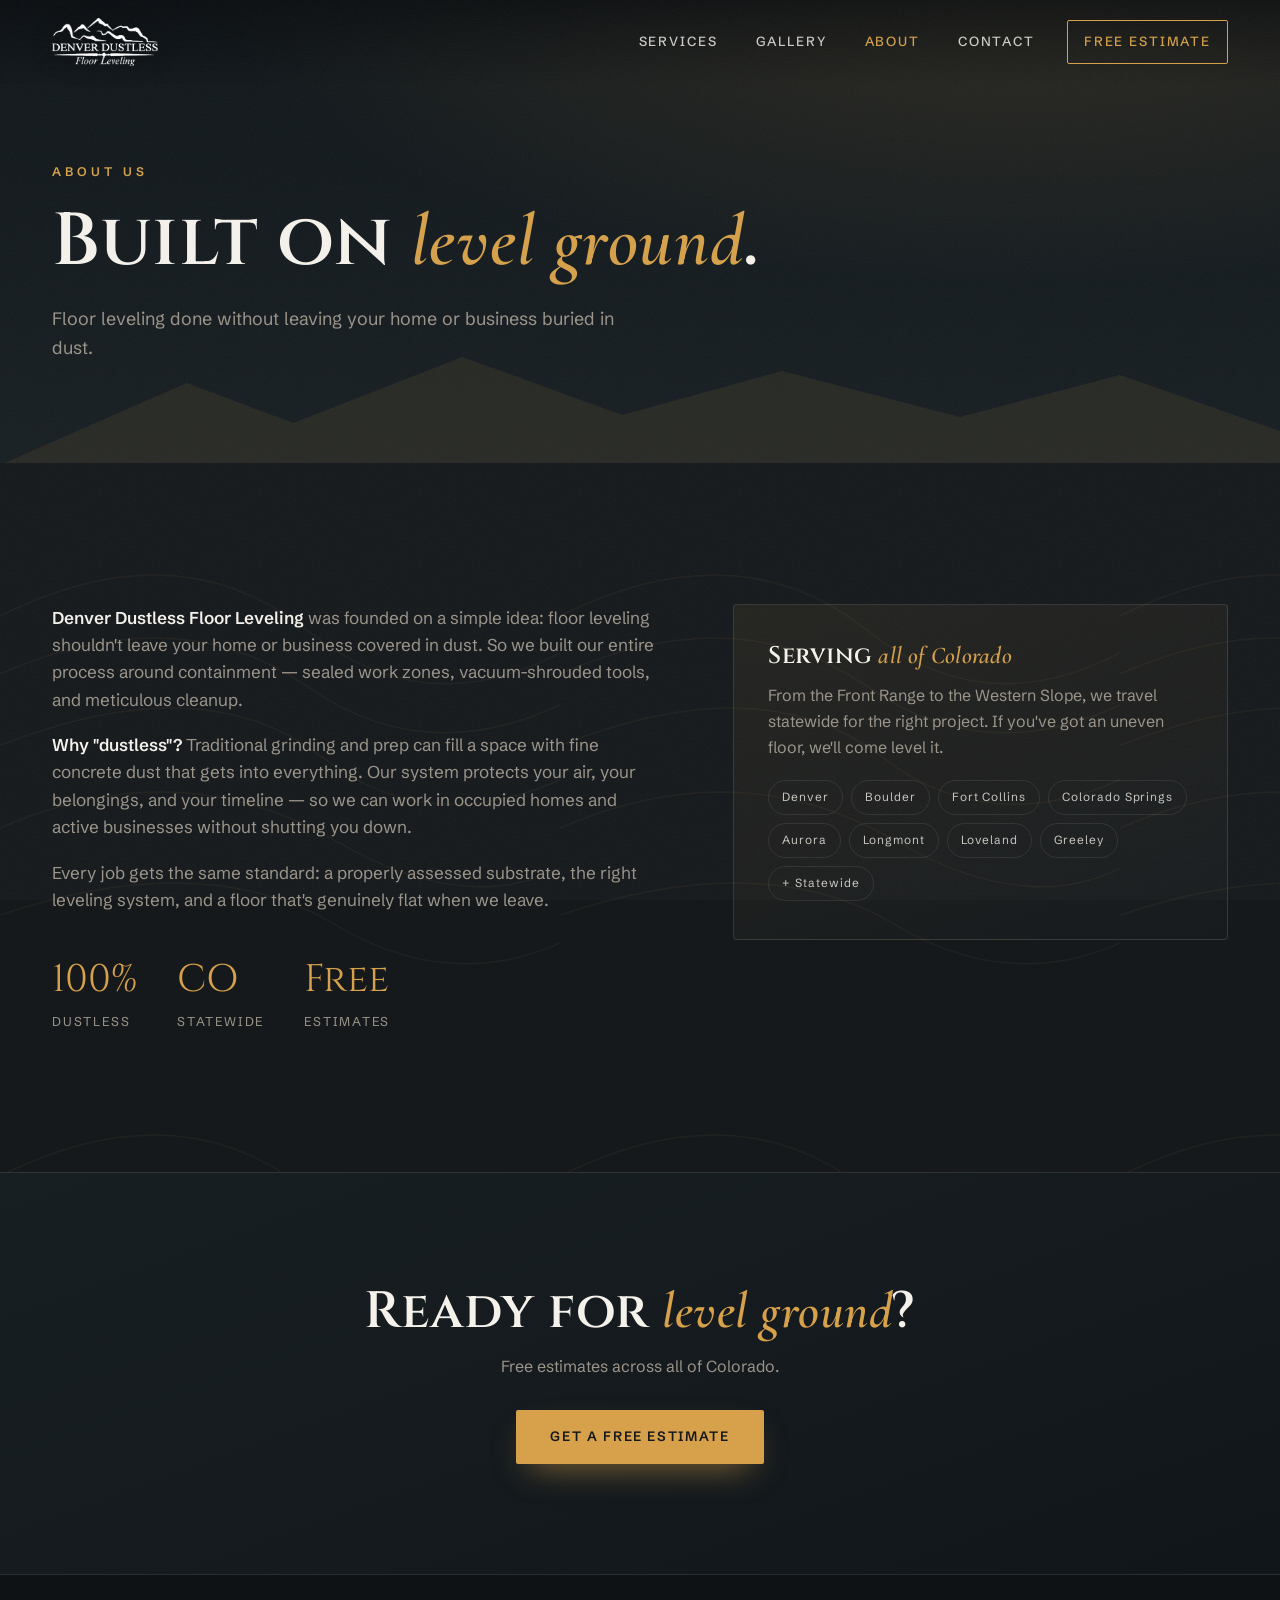
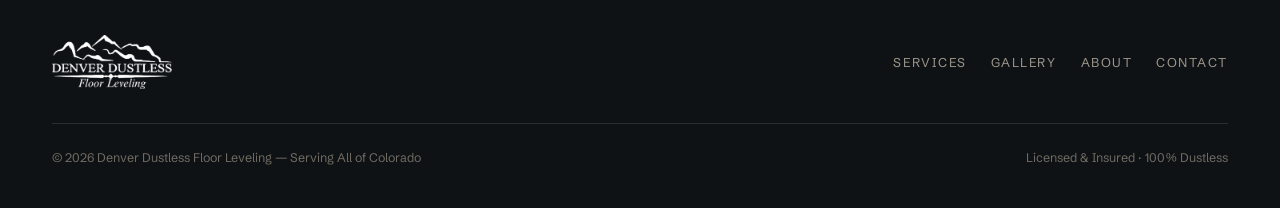
==== about.html @ 62739dd9 "Add files via upload" ====
<!DOCTYPE html>
<html lang="en"><head><meta charset="UTF-8"><meta name="viewport" content="width=device-width, initial-scale=1.0">
<title>About — Denver Dustless Floor Leveling</title><link rel="preconnect" href="https://fonts.googleapis.com"><link rel="preconnect" href="https://fonts.gstatic.com" crossorigin><link href="https://fonts.googleapis.com/css2?family=Cinzel:wght@500;600;700&family=Cormorant+Garamond:ital,wght@0,500;1,500;1,600&family=Schibsted+Grotesk:wght@400;500;600;700&display=swap" rel="stylesheet">
<style>
:root{
  --slate:#15191c;--slate-2:#1d2327;--charcoal:#2a2f33;--snow:#f5f2ec;
  --concrete:#9b958a;--concrete-dim:#6f6b62;--gold:#d6a14a;--gold-deep:#b9863a;
  --pine:#3f4f3e;--line:rgba(245,242,236,.12);--maxw:1180px;
  --serif:'Cinzel',serif;--accent:'Cormorant Garamond',serif;
  --sans:'Schibsted Grotesk',-apple-system,sans-serif;
}
*{margin:0;padding:0;box-sizing:border-box}
html{scroll-behavior:smooth}
body{font-family:var(--sans);background:var(--slate);color:var(--snow);line-height:1.6;overflow-x:hidden;-webkit-font-smoothing:antialiased}
::selection{background:var(--gold);color:var(--slate)}
a{color:inherit;text-decoration:none}
img{max-width:100%;display:block}
h1,h2,h3{font-family:var(--serif);font-weight:600;line-height:1.12;letter-spacing:.01em}
body::after{content:"";position:fixed;inset:0;z-index:9999;pointer-events:none;opacity:.05;
  background-image:url("data:image/svg+xml,%3Csvg xmlns='http://www.w3.org/2000/svg' width='160' height='160'%3E%3Cfilter id='n'%3E%3CfeTurbulence type='fractalNoise' baseFrequency='0.85' numOctaves='3'/%3E%3C/filter%3E%3Crect width='100%25' height='100%25' filter='url(%23n)'/%3E%3C/svg%3E")}

/* NAV */
nav{position:fixed;top:0;left:0;width:100%;z-index:200;display:flex;align-items:center;justify-content:space-between;
  padding:18px clamp(20px,5vw,52px);transition:background .4s,padding .4s,box-shadow .4s;
  background:linear-gradient(180deg,rgba(8,11,14,.7),rgba(8,11,14,0))}
nav.solid{background:rgba(17,21,24,.93);backdrop-filter:blur(12px);padding:12px clamp(20px,5vw,52px);box-shadow:0 1px 0 var(--line),0 18px 40px -28px rgba(0,0,0,.8)}
.nav-logo img{height:48px;width:auto;transition:height .4s;filter:drop-shadow(0 2px 10px rgba(0,0,0,.55))}
nav.solid .nav-logo img{height:38px}
.nav-links{display:flex;align-items:center;gap:6px}
.nav-links a{font-size:.83rem;letter-spacing:.14em;text-transform:uppercase;font-weight:500;padding:10px 16px;border-radius:2px;color:var(--snow);opacity:.82;transition:opacity .25s,color .25s}
.nav-links a:hover{opacity:1;color:var(--gold)}
.nav-links a.active{color:var(--gold);opacity:1}
.nav-cta{margin-left:10px;border:1px solid var(--gold);color:var(--gold)!important;opacity:1!important;transition:background .3s,color .3s!important}
.nav-cta:hover{background:var(--gold);color:var(--slate)!important}
.nav-toggle{display:none;background:none;border:0;cursor:pointer;flex-direction:column;gap:5px}
.nav-toggle span{width:26px;height:2px;background:var(--snow);transition:.3s}

/* buttons */
.btn{display:inline-block;cursor:pointer;font-family:var(--sans);font-weight:600;letter-spacing:.12em;text-transform:uppercase;font-size:.85rem;
  padding:16px 34px;border:0;border-radius:2px;background:var(--gold);color:var(--slate);transition:transform .25s,background .25s,box-shadow .25s;
  box-shadow:0 14px 34px -14px rgba(214,161,74,.7)}
.btn:hover{transform:translateY(-3px);background:#e6b15c}
.btn.ghost{background:transparent;border:1px solid var(--snow);color:var(--snow);box-shadow:none}
.btn.ghost:hover{background:var(--snow);color:var(--slate)}

/* JOURNEY 3D */
#journey{position:relative;height:660vh}
.sticky-stage{position:sticky;top:0;height:100vh;overflow:hidden}
#scene{position:absolute;inset:0;width:100%;height:100%;display:block}
.stage-vignette{position:absolute;inset:0;pointer-events:none;z-index:5;background:radial-gradient(125% 95% at 50% 40%,transparent 45%,rgba(8,11,14,.4) 100%)}
.overlay{position:absolute;inset:0;z-index:10;display:flex;align-items:center;padding:0 clamp(20px,7vw,90px);pointer-events:none}
.overlay .inner{max-width:720px;opacity:0;transform:translateY(34px)}
.overlay.center{justify-content:center;text-align:center}
.overlay.center .inner{margin:0 auto}
/* black, high-legibility journey text */
.overlay .inner{color:#111417}
.overlay h1,.overlay h2{color:#111417;text-shadow:0 1px 2px rgba(245,242,236,.6),0 2px 26px rgba(245,242,236,.7)}
.overlay .sub,.overlay .lede p,.overlay .trust-item p{color:#1b1f22;text-shadow:0 1px 14px rgba(245,242,236,.85)}
.eyebrow{font-family:var(--sans);font-size:.78rem;letter-spacing:.34em;text-transform:uppercase;color:#7a5212;margin-bottom:22px;font-weight:700;text-shadow:0 1px 12px rgba(245,242,236,.8)}
.hero-logo{width:min(420px,68vw);margin:0 auto 30px;filter:drop-shadow(0 6px 22px rgba(245,242,236,.55))}
.hero h1{font-size:clamp(2.6rem,6vw,5rem)}
.hero h1 em{font-family:var(--accent);font-style:italic;font-weight:600;color:#8a5e1a;text-transform:none;letter-spacing:0;text-shadow:0 1px 14px rgba(245,242,236,.8)}
.hero .sub{font-size:clamp(1.05rem,2vw,1.3rem);margin-top:22px;max-width:40ch;margin-left:auto;margin-right:auto}
.overlay .btn{margin-top:32px;pointer-events:auto}
.overlay .btn.ghost{border-color:#16181b;color:#111417}
.overlay .btn.ghost:hover{background:#16181b;color:var(--snow)}
.trust-grid{display:flex;gap:clamp(20px,5vw,64px);flex-wrap:wrap;justify-content:center}
.trust-item{max-width:230px;text-align:center}
.trust-item .ic{width:72px;height:72px;margin:0 auto 18px;border-radius:50%;display:flex;align-items:center;justify-content:center;border:1.5px solid #8a5e1a;background:rgba(245,242,236,.55)}
.trust-item .ic svg{width:34px;height:34px;stroke:#7a5212;fill:none;stroke-width:1.7}
.trust-item h3{font-size:1.15rem;letter-spacing:.04em;margin-bottom:8px;color:#111417;text-shadow:0 1px 12px rgba(245,242,236,.85)}
.lede h2{font-size:clamp(2rem,4.4vw,3.4rem)}
.lede p{font-size:1.1rem;margin-top:18px;max-width:48ch}
.overlay.center .lede p{margin-left:auto;margin-right:auto}
.teaser-strip{display:flex;gap:14px;margin-top:28px;justify-content:center;flex-wrap:wrap}
.teaser-strip .ph{width:140px;height:96px;border-radius:3px;border:1px solid rgba(20,23,26,.35);background:linear-gradient(135deg,rgba(245,242,236,.7),rgba(245,242,236,.4));
  display:flex;align-items:center;justify-content:center;font-size:.62rem;letter-spacing:.18em;text-transform:uppercase;color:#3a3a36;box-shadow:0 18px 30px -20px rgba(0,0,0,.5)}
.scroll-hint{position:absolute;bottom:34px;left:50%;transform:translateX(-50%);z-index:11;font-size:.7rem;letter-spacing:.3em;text-transform:uppercase;color:#16181b;
  display:flex;flex-direction:column;align-items:center;gap:10px;transition:opacity .4s;text-shadow:0 1px 10px rgba(245,242,236,.8)}
.scroll-hint .mouse{width:22px;height:36px;border:1.5px solid #16181b;border-radius:12px;position:relative}
.scroll-hint .mouse::after{content:"";position:absolute;top:7px;left:50%;width:3px;height:7px;background:#16181b;border-radius:2px;transform:translateX(-50%);animation:wheel 1.6s infinite}
@keyframes wheel{0%{opacity:1;top:7px}70%{opacity:0;top:18px}100%{opacity:0}}

/* SECTIONS */
.section{position:relative;padding:clamp(80px,11vw,150px) clamp(20px,5vw,52px)}
.wrap{max-width:var(--maxw);margin:0 auto}
.section.alt{background:var(--slate-2)}
.topo::before{content:"";position:absolute;inset:0;opacity:.06;pointer-events:none;background-size:560px;
  background-image:url("data:image/svg+xml,%3Csvg xmlns='http://www.w3.org/2000/svg' width='400' height='400' viewBox='0 0 400 400'%3E%3Cg fill='none' stroke='%23d6a14a' stroke-width='1'%3E%3Cpath d='M-20 120 Q120 40 220 120 T440 110'/%3E%3Cpath d='M-20 160 Q120 90 220 160 T440 150'/%3E%3Cpath d='M-20 210 Q140 140 230 210 T440 205'/%3E%3Cpath d='M-20 270 Q120 200 240 270 T440 260'/%3E%3Cpath d='M-20 330 Q140 270 240 330 T440 320'/%3E%3C/g%3E%3C/svg%3E")}
.section-head{max-width:660px;margin-bottom:clamp(40px,6vw,72px)}
.section-head.center{margin-left:auto;margin-right:auto;text-align:center}
.kicker{font-size:.78rem;letter-spacing:.32em;text-transform:uppercase;color:var(--gold);font-weight:600;display:block;margin-bottom:18px}
.section-head h2{font-size:clamp(2.1rem,4.6vw,3.5rem)}
.section-head h2 em,.page-hero h1 em{font-family:var(--accent);font-style:italic;color:var(--gold);text-transform:none}
.section-head p{margin-top:20px;color:var(--concrete);font-size:1.08rem}

/* page hero (subpages) */
.page-hero{position:relative;padding:clamp(150px,18vh,210px) clamp(20px,5vw,52px) clamp(60px,8vw,100px);overflow:hidden;
  background:radial-gradient(120% 130% at 80% -10%,rgba(214,161,74,.16),transparent 55%),linear-gradient(180deg,#10161a,#181f23)}
.page-hero .wrap{max-width:var(--maxw);margin:0 auto}
.page-hero h1{font-size:clamp(2.6rem,6vw,4.6rem);max-width:18ch}
.page-hero p{margin-top:22px;color:var(--concrete);font-size:1.12rem;max-width:54ch}
.page-hero .mtn{position:absolute;bottom:-2px;left:0;width:100%;height:120px;opacity:.5}

/* services */
.svc-feature{display:grid;grid-template-columns:1.05fr .95fr;gap:clamp(32px,5vw,72px);align-items:center}
.svc-copy h3{font-size:clamp(1.7rem,3vw,2.4rem);margin-bottom:18px}
.svc-copy p{color:var(--concrete);margin-bottom:16px;font-size:1.05rem}
.svc-visual{aspect-ratio:4/5;border-radius:4px;border:1px solid var(--line);background:linear-gradient(150deg,#2f3730,#1b2023);display:flex;align-items:center;justify-content:center;color:var(--concrete-dim);font-size:.7rem;letter-spacing:.2em;text-transform:uppercase;position:relative;overflow:hidden}
.svc-visual::before{content:"";position:absolute;inset:0;background:radial-gradient(80% 60% at 70% 20%,rgba(214,161,74,.14),transparent)}
.process{display:grid;grid-template-columns:repeat(4,1fr);gap:24px;margin-top:clamp(56px,7vw,88px)}
.step{padding:28px 24px;border:1px solid var(--line);border-radius:4px;background:rgba(255,255,255,.015);transition:transform .3s,border-color .3s}
.step:hover{transform:translateY(-5px);border-color:rgba(214,161,74,.4)}
.step .num{font-family:var(--serif);font-size:1.4rem;color:var(--gold);margin-bottom:14px}
.step h4{font-size:1.05rem;letter-spacing:.04em;margin-bottom:10px;font-family:var(--sans);font-weight:600}
.step p{font-size:.9rem;color:var(--concrete)}

/* gallery */
.gallery-grid{display:grid;grid-template-columns:repeat(3,1fr);gap:18px}
.ba{position:relative;border-radius:4px;overflow:hidden;border:1px solid var(--line)}
.ba-pair{display:grid;grid-template-columns:1fr 1fr}
.ba-pair .cell{aspect-ratio:1/1;display:flex;align-items:center;justify-content:center;font-size:.62rem;letter-spacing:.2em;text-transform:uppercase;color:var(--concrete);position:relative}
.ba-pair .before{background:linear-gradient(135deg,#3a302a,#241d19)}
.ba-pair .after{background:linear-gradient(135deg,#2c3730,#1a221d)}
.ba-pair .cell span{position:absolute;top:10px;left:10px;font-weight:600;color:var(--snow);opacity:.85}
.ba-cap{padding:14px 16px;font-size:.85rem;color:var(--concrete);background:rgba(0,0,0,.2);border-top:1px solid var(--line)}
.gallery-note{margin-top:32px;font-size:.85rem;color:var(--concrete-dim);text-align:center}

/* about */
.about-grid{display:grid;grid-template-columns:1.1fr .9fr;gap:clamp(40px,6vw,80px);align-items:start}
.about-copy p{color:var(--concrete);margin-bottom:18px;font-size:1.07rem}
.about-copy p strong{color:var(--snow);font-weight:600}
.stat-row{display:flex;gap:40px;margin-top:36px;flex-wrap:wrap}
.stat .n{font-family:var(--serif);font-size:2.4rem;color:var(--gold)}
.stat .l{font-size:.8rem;letter-spacing:.14em;text-transform:uppercase;color:var(--concrete)}
.area-card{border:1px solid var(--line);border-radius:4px;padding:38px 34px;background:linear-gradient(160deg,rgba(214,161,74,.08),rgba(255,255,255,.01))}
.area-card h3{font-size:1.5rem;margin-bottom:14px}
.area-card h3 em{font-family:var(--accent);font-style:italic;color:var(--gold)}
.area-card p{color:var(--concrete);font-size:1rem;margin-bottom:20px}
.area-card .chips{display:flex;flex-wrap:wrap;gap:8px}
.chip{font-size:.74rem;letter-spacing:.08em;padding:7px 13px;border:1px solid var(--line);border-radius:40px;color:var(--snow);opacity:.8}

/* contact */
.contact-grid{display:grid;grid-template-columns:.9fr 1.1fr;gap:clamp(40px,6vw,80px)}
.contact-info h3{font-size:1.9rem;margin-bottom:20px}
.contact-info h3 em{font-family:var(--accent);font-style:italic;color:var(--gold)}
.contact-info p{color:var(--concrete);margin-bottom:28px}
.contact-line{display:flex;align-items:center;gap:16px;margin-bottom:20px}
.contact-line .ic{width:44px;height:44px;border-radius:50%;border:1px solid var(--gold);display:flex;align-items:center;justify-content:center;flex-shrink:0}
.contact-line .ic svg{width:20px;height:20px;stroke:var(--gold);fill:none;stroke-width:1.6}
.contact-line .lbl{font-size:.72rem;letter-spacing:.18em;text-transform:uppercase;color:var(--concrete);display:block}
.contact-line .val{font-size:1.05rem;color:var(--snow)}
form{display:grid;gap:18px}
.field{display:grid;gap:8px}
.field label{font-size:.74rem;letter-spacing:.14em;text-transform:uppercase;color:var(--concrete)}
.field input,.field textarea{font-family:var(--sans);font-size:1rem;color:var(--snow);background:rgba(255,255,255,.03);border:1px solid var(--line);border-radius:3px;padding:14px 16px;transition:border-color .25s,background .25s}
.field input:focus,.field textarea:focus{outline:none;border-color:var(--gold);background:rgba(214,161,74,.05)}
.field textarea{resize:vertical;min-height:130px}
.field-row{display:grid;grid-template-columns:1fr 1fr;gap:18px}
form .btn{margin-top:6px;border:0;width:fit-content}

/* CTA strip */
.cta-strip{background:linear-gradient(160deg,#181f23,#11161a);border-top:1px solid var(--line);text-align:center;padding:clamp(70px,9vw,110px) 24px}
.cta-strip h2{font-size:clamp(2rem,4.6vw,3.2rem);margin-bottom:14px}
.cta-strip h2 em{font-family:var(--accent);font-style:italic;color:var(--gold)}
.cta-strip p{color:var(--concrete);margin-bottom:30px}

/* footer */
footer{background:#0e1215;padding:60px clamp(20px,5vw,52px) 40px;border-top:1px solid var(--line)}
.foot-grid{max-width:var(--maxw);margin:0 auto;display:flex;justify-content:space-between;align-items:center;gap:30px;flex-wrap:wrap}
.foot-grid img{height:54px}
.foot-links{display:flex;gap:24px;flex-wrap:wrap}
.foot-links a{font-size:.8rem;letter-spacing:.12em;text-transform:uppercase;color:var(--concrete);transition:color .25s}
.foot-links a:hover{color:var(--gold)}
.foot-bottom{max-width:var(--maxw);margin:34px auto 0;padding-top:24px;border-top:1px solid var(--line);font-size:.78rem;color:var(--concrete-dim);display:flex;justify-content:space-between;flex-wrap:wrap;gap:12px}

.reveal{opacity:0;transform:translateY(40px);transition:opacity .9s cubic-bezier(.2,.7,.2,1),transform .9s cubic-bezier(.2,.7,.2,1)}
.reveal.in{opacity:1;transform:none}

@media(max-width:900px){
  .nav-links{position:fixed;top:0;right:0;height:100vh;width:min(78vw,320px);flex-direction:column;justify-content:center;align-items:flex-start;gap:8px;background:rgba(15,18,21,.97);backdrop-filter:blur(14px);padding:40px;transform:translateX(100%);transition:transform .4s}
  .nav-links.open{transform:none}
  .nav-links a{font-size:1rem;padding:14px 0}
  .nav-cta{margin-left:0;margin-top:10px}
  .nav-toggle{display:flex;z-index:210}
  .nav-toggle.open span:nth-child(1){transform:translateY(7px) rotate(45deg)}
  .nav-toggle.open span:nth-child(2){opacity:0}
  .nav-toggle.open span:nth-child(3){transform:translateY(-7px) rotate(-45deg)}
  .svc-feature,.about-grid,.contact-grid{grid-template-columns:1fr}
  .process{grid-template-columns:1fr 1fr}
  .gallery-grid{grid-template-columns:1fr 1fr}
  .field-row{grid-template-columns:1fr}
  #journey{height:600vh}
}
@media(max-width:560px){.process,.gallery-grid{grid-template-columns:1fr}.overlay{padding:0 22px}}
@media(prefers-reduced-motion:reduce){html{scroll-behavior:auto}.scroll-hint .mouse::after{animation:none}}
</style></head><body>
<nav id="nav">
  <a class="nav-logo" href="index.html" aria-label="Denver Dustless Floor Leveling home"><img src="logo-white.png" alt="Denver Dustless Floor Leveling"></a>
  <button class="nav-toggle" id="navToggle" aria-label="Menu"><span></span><span></span><span></span></button>
  <div class="nav-links" id="navLinks">
    <a href="services.html" class="nav-link">Services</a>
    <a href="gallery.html" class="nav-link">Gallery</a>
    <a href="about.html" class="nav-link active">About</a>
    <a href="contact.html" class="nav-link">Contact</a>
    <a href="contact.html" class="nav-cta">Free Estimate</a>
  </div>
</nav>
<header class="page-hero"><div class="wrap">
  <span class="kicker">About Us</span>
  <h1>Built on <em>level ground</em>.</h1>
  <p>Floor leveling done without leaving your home or business buried in dust.</p>
</div><svg class="mtn" viewBox="0 0 1440 120" preserveAspectRatio="none" xmlns="http://www.w3.org/2000/svg"><path fill="#d6a14a" fill-opacity="0.18" d="M0 120 L210 38 L330 78 L520 12 L700 70 L880 26 L1080 72 L1260 30 L1440 86 L1440 120Z"/></svg></header>
<section class="section topo"><div class="wrap about-grid">
  <div class="about-copy">
    <p class="reveal"><strong>Denver Dustless Floor Leveling</strong> was founded on a simple idea: floor leveling shouldn't leave your home or business covered in dust. So we built our entire process around containment &mdash; sealed work zones, vacuum-shrouded tools, and meticulous cleanup.</p>
    <p class="reveal"><strong>Why "dustless"?</strong> Traditional grinding and prep can fill a space with fine concrete dust that gets into everything. Our system protects your air, your belongings, and your timeline &mdash; so we can work in occupied homes and active businesses without shutting you down.</p>
    <p class="reveal">Every job gets the same standard: a properly assessed substrate, the right leveling system, and a floor that's genuinely flat when we leave.</p>
    <div class="stat-row reveal">
      <div class="stat"><div class="n">100%</div><div class="l">Dustless</div></div>
      <div class="stat"><div class="n">CO</div><div class="l">Statewide</div></div>
      <div class="stat"><div class="n">Free</div><div class="l">Estimates</div></div>
    </div>
  </div>
  <div class="area-card reveal">
    <h3>Serving <em>all of Colorado</em></h3>
    <p>From the Front Range to the Western Slope, we travel statewide for the right project. If you've got an uneven floor, we'll come level it.</p>
    <div class="chips"><span class="chip">Denver</span><span class="chip">Boulder</span><span class="chip">Fort Collins</span><span class="chip">Colorado Springs</span><span class="chip">Aurora</span><span class="chip">Longmont</span><span class="chip">Loveland</span><span class="chip">Greeley</span><span class="chip">+ Statewide</span></div>
  </div>
</div></section>
<section class="cta-strip"><h2>Ready for <em>level ground</em>?</h2><p>Free estimates across all of Colorado.</p><a href="contact.html" class="btn">Get a Free Estimate</a></section>
<footer>
  <div class="foot-grid">
    <img src="logo-white.png" alt="Denver Dustless Floor Leveling">
    <div class="foot-links"><a href="services.html">Services</a><a href="gallery.html">Gallery</a><a href="about.html">About</a><a href="contact.html">Contact</a></div>
  </div>
  <div class="foot-bottom"><span>&copy; <span id="yr"></span> Denver Dustless Floor Leveling &mdash; Serving All of Colorado</span><span>Licensed &amp; Insured &middot; 100% Dustless</span></div>
</footer>
<script>
document.getElementById('yr').textContent=new Date().getFullYear();
const nav=document.getElementById('nav'),navToggle=document.getElementById('navToggle'),navLinks=document.getElementById('navLinks');
navToggle.addEventListener('click',()=>{navToggle.classList.toggle('open');navLinks.classList.toggle('open');});
navLinks.querySelectorAll('a').forEach(a=>a.addEventListener('click',()=>{navToggle.classList.remove('open');navLinks.classList.remove('open');}));
window.addEventListener('scroll',()=>{nav.classList.toggle('solid',window.scrollY>40);});
const io=new IntersectionObserver(es=>es.forEach(e=>{if(e.isIntersecting)e.target.classList.add('in');}),{threshold:.16});
document.querySelectorAll('.reveal').forEach(el=>io.observe(el));
</script>

</body></html>
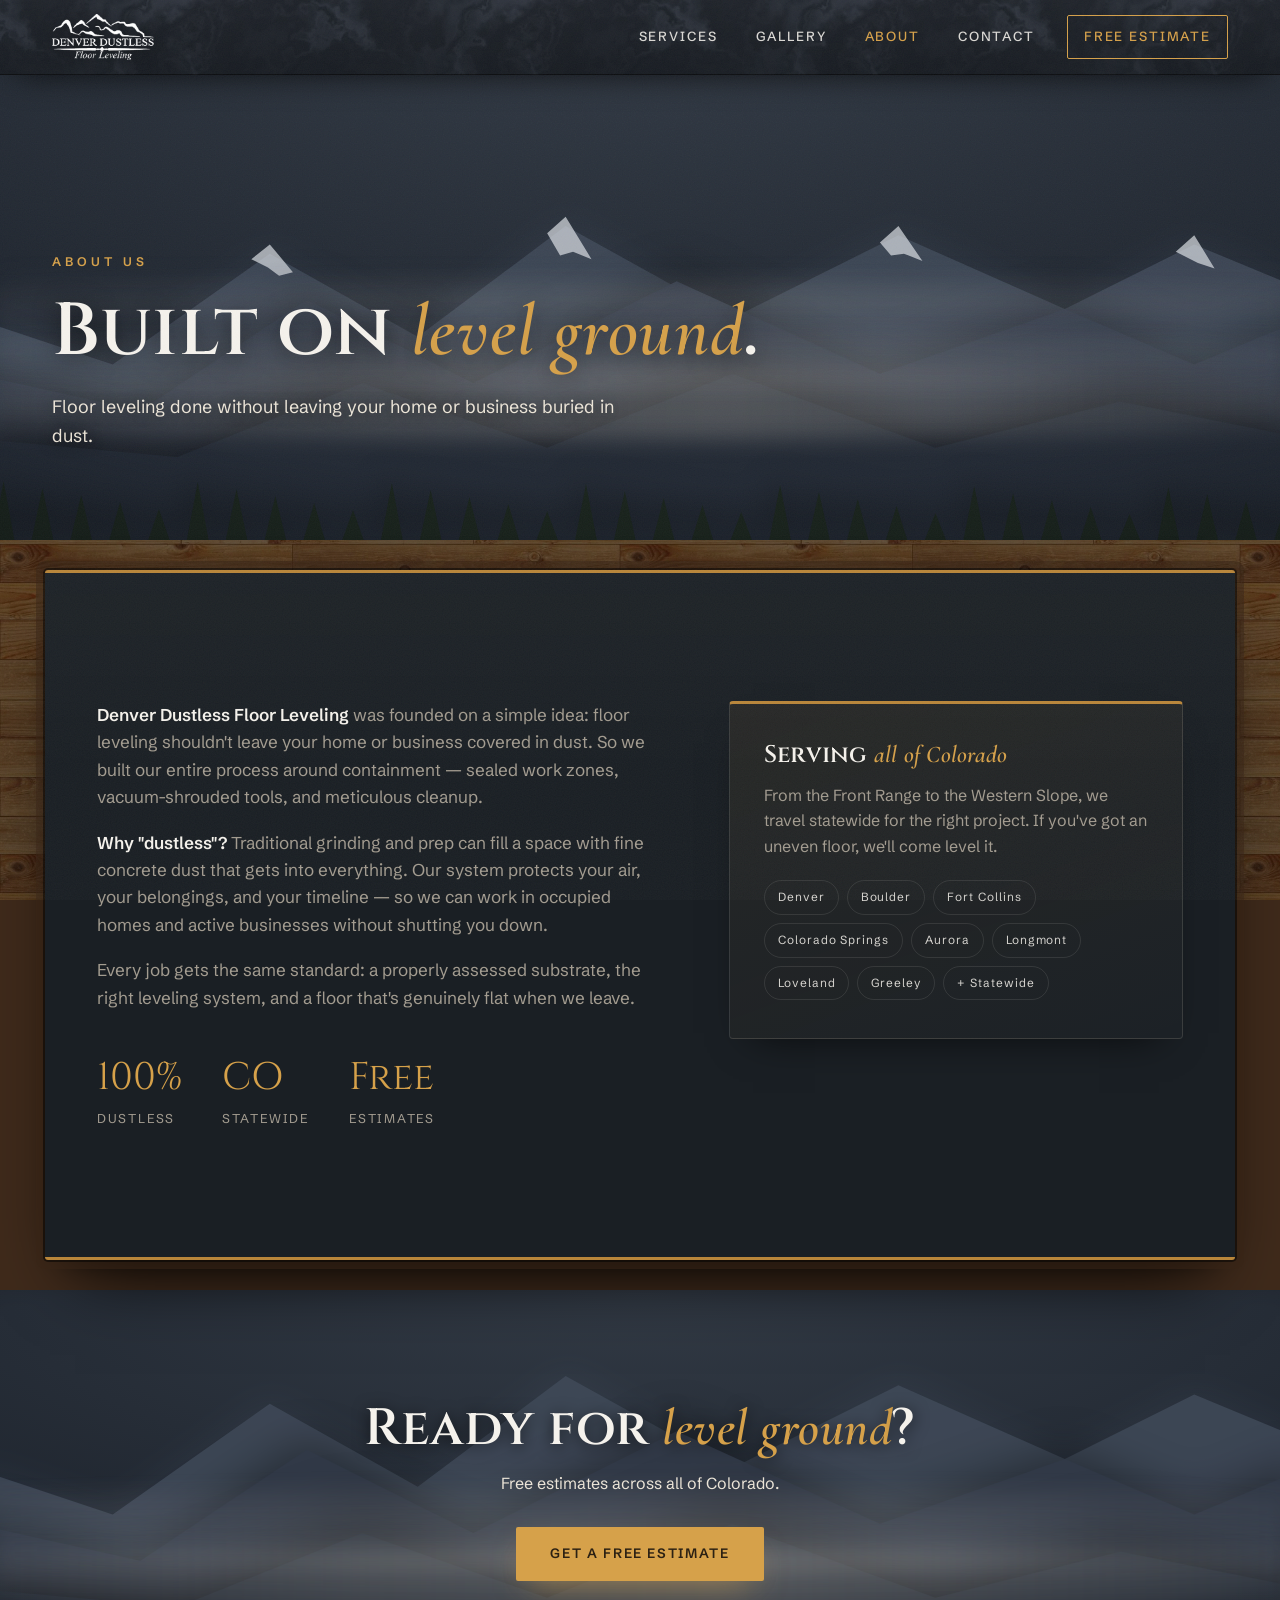
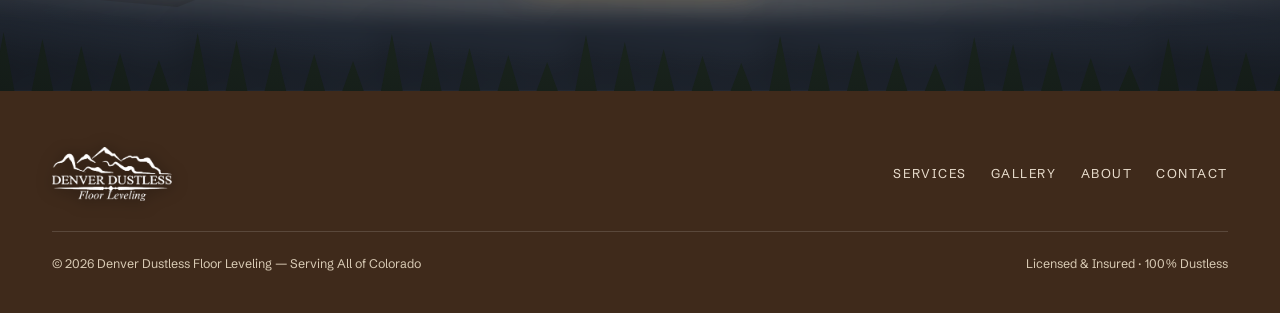
==== commit 5fe9e43e: "Add files via upload" ====
--- a/about.html
+++ b/about.html
@@ -1,156 +1,175 @@
 <!DOCTYPE html>
 <html lang="en"><head><meta charset="UTF-8"><meta name="viewport" content="width=device-width, initial-scale=1.0">
-<title>About — Denver Dustless Floor Leveling</title><link rel="preconnect" href="https://fonts.googleapis.com"><link rel="preconnect" href="https://fonts.gstatic.com" crossorigin><link href="https://fonts.googleapis.com/css2?family=Cinzel:wght@500;600;700&family=Cormorant+Garamond:ital,wght@0,500;1,500;1,600&family=Schibsted+Grotesk:wght@400;500;600;700&display=swap" rel="stylesheet">
+<title>About — Denver Dustless Floor Leveling</title><meta name="description" content="Professional dustless floor leveling serving all of Colorado. Licensed, mess-free, free estimates."><link rel="preconnect" href="https://fonts.googleapis.com"><link rel="preconnect" href="https://fonts.gstatic.com" crossorigin><link href="https://fonts.googleapis.com/css2?family=Cinzel:wght@500;600;700&family=Cormorant+Garamond:ital,wght@0,500;1,500;1,600&family=Schibsted+Grotesk:wght@400;500;600;700&display=swap" rel="stylesheet">
 <style>
 :root{
-  --slate:#15191c;--slate-2:#1d2327;--charcoal:#2a2f33;--snow:#f5f2ec;
-  --concrete:#9b958a;--concrete-dim:#6f6b62;--gold:#d6a14a;--gold-deep:#b9863a;
-  --pine:#3f4f3e;--line:rgba(245,242,236,.12);--maxw:1180px;
-  --serif:'Cinzel',serif;--accent:'Cormorant Garamond',serif;
-  --sans:'Schibsted Grotesk',-apple-system,sans-serif;
+  --slate:#1a1f24;--slate-2:#20262c;--stone:#363c44;--stone-2:#2a2f36;
+  --snow:#f5f2ec;--concrete:#a39c90;--concrete-dim:#746f65;
+  --gold:#d6a14a;--gold-deep:#b9863a;--pine:#3f4f3e;
+  --wood-1:#5a3d28;--wood-2:#6e4a30;--wood-3:#3f2a1b;
+  --line:rgba(245,242,236,.12);--maxw:1180px;
+  --serif:'Cinzel',serif;--accent:'Cormorant Garamond',serif;--sans:'Schibsted Grotesk',-apple-system,sans-serif;
 }
 *{margin:0;padding:0;box-sizing:border-box}
 html{scroll-behavior:smooth}
-body{font-family:var(--sans);background:var(--slate);color:var(--snow);line-height:1.6;overflow-x:hidden;-webkit-font-smoothing:antialiased}
+/* WOOD background sitewide (real texture) */
+body{font-family:var(--sans);color:var(--snow);line-height:1.6;overflow-x:hidden;-webkit-font-smoothing:antialiased;
+  background-color:#3f2a1b;
+  background-image:linear-gradient(rgba(28,18,10,.32),rgba(28,18,10,.46)),url("[data-uri]");
+  background-size:auto,620px;
+  background-attachment:fixed,fixed;}
 ::selection{background:var(--gold);color:var(--slate)}
 a{color:inherit;text-decoration:none}
 img{max-width:100%;display:block}
 h1,h2,h3{font-family:var(--serif);font-weight:600;line-height:1.12;letter-spacing:.01em}
-body::after{content:"";position:fixed;inset:0;z-index:9999;pointer-events:none;opacity:.05;
+body::after{content:"";position:fixed;inset:0;z-index:9999;pointer-events:none;opacity:.045;
   background-image:url("data:image/svg+xml,%3Csvg xmlns='http://www.w3.org/2000/svg' width='160' height='160'%3E%3Cfilter id='n'%3E%3CfeTurbulence type='fractalNoise' baseFrequency='0.85' numOctaves='3'/%3E%3C/filter%3E%3Crect width='100%25' height='100%25' filter='url(%23n)'/%3E%3C/svg%3E")}
 
-/* NAV */
+/* STONE top bar (real slate texture) */
 nav{position:fixed;top:0;left:0;width:100%;z-index:200;display:flex;align-items:center;justify-content:space-between;
-  padding:18px clamp(20px,5vw,52px);transition:background .4s,padding .4s,box-shadow .4s;
-  background:linear-gradient(180deg,rgba(8,11,14,.7),rgba(8,11,14,0))}
-nav.solid{background:rgba(17,21,24,.93);backdrop-filter:blur(12px);padding:12px clamp(20px,5vw,52px);box-shadow:0 1px 0 var(--line),0 18px 40px -28px rgba(0,0,0,.8)}
-.nav-logo img{height:48px;width:auto;transition:height .4s;filter:drop-shadow(0 2px 10px rgba(0,0,0,.55))}
+  padding:14px clamp(20px,5vw,52px);transition:padding .4s,box-shadow .4s;
+  background-color:var(--stone);
+  background-image:linear-gradient(rgba(28,32,38,.55),rgba(20,24,29,.72)),url("[data-uri]");
+  background-size:auto,340px;
+  border-bottom:1px solid rgba(0,0,0,.6);box-shadow:0 12px 34px -16px rgba(0,0,0,.9)}
+nav.solid{padding:9px clamp(20px,5vw,52px);box-shadow:0 16px 38px -18px rgba(0,0,0,.95)}
+.nav-logo img{height:46px;width:auto;transition:height .4s;filter:drop-shadow(0 2px 8px rgba(0,0,0,.6))}
 nav.solid .nav-logo img{height:38px}
 .nav-links{display:flex;align-items:center;gap:6px}
-.nav-links a{font-size:.83rem;letter-spacing:.14em;text-transform:uppercase;font-weight:500;padding:10px 16px;border-radius:2px;color:var(--snow);opacity:.82;transition:opacity .25s,color .25s}
+.nav-links a{font-size:.83rem;letter-spacing:.14em;text-transform:uppercase;font-weight:500;padding:10px 16px;border-radius:2px;color:var(--snow);opacity:.88;transition:opacity .25s,color .25s}
 .nav-links a:hover{opacity:1;color:var(--gold)}
 .nav-links a.active{color:var(--gold);opacity:1}
 .nav-cta{margin-left:10px;border:1px solid var(--gold);color:var(--gold)!important;opacity:1!important;transition:background .3s,color .3s!important}
-.nav-cta:hover{background:var(--gold);color:var(--slate)!important}
+.nav-cta:hover{background:var(--gold);color:#272c33!important}
 .nav-toggle{display:none;background:none;border:0;cursor:pointer;flex-direction:column;gap:5px}
 .nav-toggle span{width:26px;height:2px;background:var(--snow);transition:.3s}
 
-/* buttons */
 .btn{display:inline-block;cursor:pointer;font-family:var(--sans);font-weight:600;letter-spacing:.12em;text-transform:uppercase;font-size:.85rem;
-  padding:16px 34px;border:0;border-radius:2px;background:var(--gold);color:var(--slate);transition:transform .25s,background .25s,box-shadow .25s;
-  box-shadow:0 14px 34px -14px rgba(214,161,74,.7)}
+  padding:16px 34px;border:0;border-radius:2px;background:var(--gold);color:#2c2113;transition:transform .25s,background .25s,box-shadow .25s;box-shadow:0 14px 34px -14px rgba(214,161,74,.7)}
 .btn:hover{transform:translateY(-3px);background:#e6b15c}
 .btn.ghost{background:transparent;border:1px solid var(--snow);color:var(--snow);box-shadow:none}
 .btn.ghost:hover{background:var(--snow);color:var(--slate)}
 
-/* JOURNEY 3D */
-#journey{position:relative;height:660vh}
-.sticky-stage{position:sticky;top:0;height:100vh;overflow:hidden}
-#scene{position:absolute;inset:0;width:100%;height:100%;display:block}
-.stage-vignette{position:absolute;inset:0;pointer-events:none;z-index:5;background:radial-gradient(125% 95% at 50% 40%,transparent 45%,rgba(8,11,14,.4) 100%)}
-.overlay{position:absolute;inset:0;z-index:10;display:flex;align-items:center;padding:0 clamp(20px,7vw,90px);pointer-events:none}
-.overlay .inner{max-width:720px;opacity:0;transform:translateY(34px)}
-.overlay.center{justify-content:center;text-align:center}
-.overlay.center .inner{margin:0 auto}
-/* black, high-legibility journey text */
-.overlay .inner{color:#111417}
-.overlay h1,.overlay h2{color:#111417;text-shadow:0 1px 2px rgba(245,242,236,.6),0 2px 26px rgba(245,242,236,.7)}
-.overlay .sub,.overlay .lede p,.overlay .trust-item p{color:#1b1f22;text-shadow:0 1px 14px rgba(245,242,236,.85)}
-.eyebrow{font-family:var(--sans);font-size:.78rem;letter-spacing:.34em;text-transform:uppercase;color:#7a5212;margin-bottom:22px;font-weight:700;text-shadow:0 1px 12px rgba(245,242,236,.8)}
-.hero-logo{width:min(420px,68vw);margin:0 auto 30px;filter:drop-shadow(0 6px 22px rgba(245,242,236,.55))}
-.hero h1{font-size:clamp(2.6rem,6vw,5rem)}
-.hero h1 em{font-family:var(--accent);font-style:italic;font-weight:600;color:#8a5e1a;text-transform:none;letter-spacing:0;text-shadow:0 1px 14px rgba(245,242,236,.8)}
-.hero .sub{font-size:clamp(1.05rem,2vw,1.3rem);margin-top:22px;max-width:40ch;margin-left:auto;margin-right:auto}
-.overlay .btn{margin-top:32px;pointer-events:auto}
-.overlay .btn.ghost{border-color:#16181b;color:#111417}
-.overlay .btn.ghost:hover{background:#16181b;color:var(--snow)}
-.trust-grid{display:flex;gap:clamp(20px,5vw,64px);flex-wrap:wrap;justify-content:center}
-.trust-item{max-width:230px;text-align:center}
-.trust-item .ic{width:72px;height:72px;margin:0 auto 18px;border-radius:50%;display:flex;align-items:center;justify-content:center;border:1.5px solid #8a5e1a;background:rgba(245,242,236,.55)}
-.trust-item .ic svg{width:34px;height:34px;stroke:#7a5212;fill:none;stroke-width:1.7}
-.trust-item h3{font-size:1.15rem;letter-spacing:.04em;margin-bottom:8px;color:#111417;text-shadow:0 1px 12px rgba(245,242,236,.85)}
-.lede h2{font-size:clamp(2rem,4.4vw,3.4rem)}
-.lede p{font-size:1.1rem;margin-top:18px;max-width:48ch}
-.overlay.center .lede p{margin-left:auto;margin-right:auto}
-.teaser-strip{display:flex;gap:14px;margin-top:28px;justify-content:center;flex-wrap:wrap}
-.teaser-strip .ph{width:140px;height:96px;border-radius:3px;border:1px solid rgba(20,23,26,.35);background:linear-gradient(135deg,rgba(245,242,236,.7),rgba(245,242,236,.4));
-  display:flex;align-items:center;justify-content:center;font-size:.62rem;letter-spacing:.18em;text-transform:uppercase;color:#3a3a36;box-shadow:0 18px 30px -20px rgba(0,0,0,.5)}
-.scroll-hint{position:absolute;bottom:34px;left:50%;transform:translateX(-50%);z-index:11;font-size:.7rem;letter-spacing:.3em;text-transform:uppercase;color:#16181b;
-  display:flex;flex-direction:column;align-items:center;gap:10px;transition:opacity .4s;text-shadow:0 1px 10px rgba(245,242,236,.8)}
-.scroll-hint .mouse{width:22px;height:36px;border:1.5px solid #16181b;border-radius:12px;position:relative}
-.scroll-hint .mouse::after{content:"";position:absolute;top:7px;left:50%;width:3px;height:7px;background:#16181b;border-radius:2px;transform:translateX(-50%);animation:wheel 1.6s infinite}
+/* ---- MOUNTAIN SCENE (static peaks + drifting clouds + mist; deep stone backdrop, no sky gradient) ---- */
+.scene{position:relative;overflow:hidden;isolation:isolate;
+  background:radial-gradient(130% 130% at 50% 0%,#333b46 0%,#262d37 38%,#1b212a 70%,#141922 100%)}
+.scene .layers{position:absolute;inset:0;z-index:0;pointer-events:none}
+.scene .ridge{position:relative;left:-2%;width:104%;display:block}      /* static, inside positioned wrap */
+/* depth: each range darker + offset + soft atmospheric separation */
+.scene .ridge-wrap{position:absolute;left:0;right:0;bottom:0}
+.scene .ridge-wrap.far{filter:drop-shadow(0 -6px 18px rgba(120,140,170,.10)) blur(.4px);opacity:.85;transform:translateY(2%)}
+.scene .ridge-wrap.snow{opacity:.8}
+.scene .ridge-wrap.mid{filter:drop-shadow(0 -10px 22px rgba(0,0,0,.35))}
+.scene .ridge-wrap.near{filter:drop-shadow(0 -16px 30px rgba(0,0,0,.55))}
+/* a subtle depth haze sitting between ranges */
+.scene .depth-haze{position:absolute;left:0;right:0;bottom:22%;height:30%;z-index:1;pointer-events:none;
+  background:linear-gradient(180deg,transparent,rgba(120,135,160,.10) 60%,transparent);filter:blur(8px)}
+.scene .treeline{position:absolute;left:-2%;width:104%;bottom:-1px;height:120px;z-index:3;filter:drop-shadow(0 -8px 16px rgba(0,0,0,.6))}
+.scene .vignette{position:absolute;inset:0;z-index:4;background:radial-gradient(120% 100% at 50% 38%,transparent 52%,rgba(8,11,14,.62))}
+/* clouds: real soft cloud image, drifting fully across and looping */
+.clouds{position:absolute;left:0;right:0;top:0;height:62%;overflow:hidden;z-index:1;pointer-events:none}
+.cloud{position:absolute;background-image:url("[data-uri]");background-size:100% 100%;background-repeat:no-repeat;
+  opacity:.42;will-change:transform;left:-460px;filter:blur(7px)}
+.cloud.c1{width:360px;height:150px;top:16%;animation:drift 60s linear infinite}
+.cloud.c2{width:260px;height:110px;top:36%;opacity:.38;animation:drift 86s linear infinite;animation-delay:-30s}
+.cloud.c3{width:440px;height:180px;top:5%;opacity:.3;animation:drift 112s linear infinite;animation-delay:-60s}
+@keyframes drift{from{transform:translateX(0)}to{transform:translateX(calc(100vw + 520px))}}
+/* mist: faint veils sliding low over the peaks */
+.mist{position:absolute;left:-20%;right:-20%;bottom:16%;height:44%;z-index:2;pointer-events:none}
+.mist span{position:absolute;left:0;right:0;height:70px;background:linear-gradient(90deg,transparent,rgba(220,212,198,.18) 35%,rgba(220,212,198,.24) 55%,transparent);filter:blur(11px);border-radius:50%}
+.mist span:nth-child(1){bottom:6%;animation:mist1 46s ease-in-out infinite alternate}
+.mist span:nth-child(2){bottom:30%;height:52px;opacity:.7;animation:mist2 62s ease-in-out infinite alternate}
+.mist span:nth-child(3){bottom:54%;height:42px;opacity:.5;animation:mist1 54s ease-in-out infinite alternate}
+@keyframes mist1{from{transform:translateX(-7%)}to{transform:translateX(9%)}}
+@keyframes mist2{from{transform:translateX(8%)}to{transform:translateX(-8%)}}
+
+.home-hero{min-height:100vh;display:flex;align-items:center;justify-content:center;text-align:center;padding:140px 22px 90px}
+.home-hero .content{position:relative;z-index:3;max-width:760px}
+.home-hero .hero-logo{width:min(440px,72vw);margin:0 auto 26px;filter:drop-shadow(0 6px 26px rgba(0,0,0,.6))}
+.home-hero h1{font-size:clamp(2.6rem,6vw,5rem);color:#f5f2ec;text-shadow:0 4px 30px rgba(0,0,0,.6)}
+.home-hero h1 em{font-family:var(--accent);font-style:italic;font-weight:600;color:var(--gold);text-transform:none}
+.home-hero .sub{font-size:clamp(1.05rem,2vw,1.3rem);margin:22px auto 0;max-width:42ch;color:#ece5d8;text-shadow:0 2px 18px rgba(0,0,0,.7)}
+.home-hero .btn{margin-top:32px}
+.scroll-hint{position:absolute;bottom:30px;left:50%;transform:translateX(-50%);z-index:4;font-size:.7rem;letter-spacing:.3em;text-transform:uppercase;color:#f5f2ec;opacity:.85;display:flex;flex-direction:column;align-items:center;gap:10px}
+.scroll-hint .mouse{width:22px;height:36px;border:1.5px solid #f5f2ec;border-radius:12px;position:relative}
+.scroll-hint .mouse::after{content:"";position:absolute;top:7px;left:50%;width:3px;height:7px;background:#f5f2ec;border-radius:2px;transform:translateX(-50%);animation:wheel 1.6s infinite}
 @keyframes wheel{0%{opacity:1;top:7px}70%{opacity:0;top:18px}100%{opacity:0}}
 
-/* SECTIONS */
-.section{position:relative;padding:clamp(80px,11vw,150px) clamp(20px,5vw,52px)}
+/* content column: slate panels sitting on the wood, wood shows as frame */
+.panel{position:relative;z-index:1;background-color:var(--slate);
+  background-image:linear-gradient(180deg,rgba(255,255,255,.02),transparent 30%);
+  border-top:3px solid var(--gold-deep);border-bottom:3px solid var(--gold-deep);
+  border-radius:3px;
+  box-shadow:0 0 0 2px rgba(0,0,0,.5),0 0 0 9px rgba(58,38,22,.55),0 40px 70px -30px rgba(0,0,0,.95),0 16px 30px -20px rgba(0,0,0,.8);
+  margin:30px clamp(10px,3.5vw,46px)}
+.panel.flush{margin-top:0}
+.section{position:relative;padding:clamp(74px,10vw,128px) clamp(20px,5vw,52px)}
+.section.alt{background:var(--slate-2)}
 .wrap{max-width:var(--maxw);margin:0 auto}
-.section.alt{background:var(--slate-2)}
-.topo::before{content:"";position:absolute;inset:0;opacity:.06;pointer-events:none;background-size:560px;
-  background-image:url("data:image/svg+xml,%3Csvg xmlns='http://www.w3.org/2000/svg' width='400' height='400' viewBox='0 0 400 400'%3E%3Cg fill='none' stroke='%23d6a14a' stroke-width='1'%3E%3Cpath d='M-20 120 Q120 40 220 120 T440 110'/%3E%3Cpath d='M-20 160 Q120 90 220 160 T440 150'/%3E%3Cpath d='M-20 210 Q140 140 230 210 T440 205'/%3E%3Cpath d='M-20 270 Q120 200 240 270 T440 260'/%3E%3Cpath d='M-20 330 Q140 270 240 330 T440 320'/%3E%3C/g%3E%3C/svg%3E")}
+.kicker{font-size:.78rem;letter-spacing:.32em;text-transform:uppercase;color:var(--gold);font-weight:600;display:block;margin-bottom:18px}
 .section-head{max-width:660px;margin-bottom:clamp(40px,6vw,72px)}
 .section-head.center{margin-left:auto;margin-right:auto;text-align:center}
-.kicker{font-size:.78rem;letter-spacing:.32em;text-transform:uppercase;color:var(--gold);font-weight:600;display:block;margin-bottom:18px}
 .section-head h2{font-size:clamp(2.1rem,4.6vw,3.5rem)}
-.section-head h2 em,.page-hero h1 em{font-family:var(--accent);font-style:italic;color:var(--gold);text-transform:none}
+.section-head h2 em{font-family:var(--accent);font-style:italic;color:var(--gold);text-transform:none}
 .section-head p{margin-top:20px;color:var(--concrete);font-size:1.08rem}
 
-/* page hero (subpages) */
-.page-hero{position:relative;padding:clamp(150px,18vh,210px) clamp(20px,5vw,52px) clamp(60px,8vw,100px);overflow:hidden;
-  background:radial-gradient(120% 130% at 80% -10%,rgba(214,161,74,.16),transparent 55%),linear-gradient(180deg,#10161a,#181f23)}
-.page-hero .wrap{max-width:var(--maxw);margin:0 auto}
-.page-hero h1{font-size:clamp(2.6rem,6vw,4.6rem);max-width:18ch}
-.page-hero p{margin-top:22px;color:var(--concrete);font-size:1.12rem;max-width:54ch}
-.page-hero .mtn{position:absolute;bottom:-2px;left:0;width:100%;height:120px;opacity:.5}
-
-/* services */
+.trust-grid{display:flex;gap:clamp(20px,5vw,64px);flex-wrap:wrap;justify-content:center;max-width:var(--maxw);margin:0 auto}
+.trust-item{max-width:250px;text-align:center}
+.trust-item .ic{width:74px;height:74px;margin:0 auto 18px;border-radius:50%;display:flex;align-items:center;justify-content:center;border:2px solid var(--gold);background:rgba(214,161,74,.08)}
+.trust-item .ic svg{width:34px;height:34px;stroke:var(--gold);fill:none;stroke-width:1.7}
+.trust-item h3{font-size:1.15rem;letter-spacing:.04em;margin-bottom:8px}
+.trust-item p{font-size:.92rem;color:var(--concrete)}
+
+/* PAGE HERO */
+.page-hero{position:relative;min-height:60vh;display:flex;align-items:flex-end;padding:150px clamp(20px,5vw,52px) clamp(56px,7vw,90px);overflow:hidden}
+.page-hero .content{position:relative;z-index:3;max-width:var(--maxw);margin:0 auto;width:100%}
+.page-hero h1{font-size:clamp(2.6rem,6vw,4.6rem);max-width:18ch;color:#f5f2ec;text-shadow:0 4px 24px rgba(0,0,0,.6)}
+.page-hero h1 em{font-family:var(--accent);font-style:italic;color:var(--gold);text-transform:none}
+.page-hero p{margin-top:20px;color:#ece5d8;font-size:1.12rem;max-width:54ch;text-shadow:0 2px 14px rgba(0,0,0,.6)}
+
 .svc-feature{display:grid;grid-template-columns:1.05fr .95fr;gap:clamp(32px,5vw,72px);align-items:center}
 .svc-copy h3{font-size:clamp(1.7rem,3vw,2.4rem);margin-bottom:18px}
 .svc-copy p{color:var(--concrete);margin-bottom:16px;font-size:1.05rem}
 .svc-visual{aspect-ratio:4/5;border-radius:4px;border:1px solid var(--line);background:linear-gradient(150deg,#2f3730,#1b2023);display:flex;align-items:center;justify-content:center;color:var(--concrete-dim);font-size:.7rem;letter-spacing:.2em;text-transform:uppercase;position:relative;overflow:hidden}
 .svc-visual::before{content:"";position:absolute;inset:0;background:radial-gradient(80% 60% at 70% 20%,rgba(214,161,74,.14),transparent)}
 .process{display:grid;grid-template-columns:repeat(4,1fr);gap:24px;margin-top:clamp(56px,7vw,88px)}
-.step{padding:28px 24px;border:1px solid var(--line);border-radius:4px;background:rgba(255,255,255,.015);transition:transform .3s,border-color .3s}
-.step:hover{transform:translateY(-5px);border-color:rgba(214,161,74,.4)}
+.step{padding:28px 24px;border-radius:4px;background:rgba(255,255,255,.015);border:1px solid var(--line);border-left:4px solid var(--gold-deep);transition:transform .3s,border-color .3s}
+.step:hover{transform:translateY(-5px);border-left-color:var(--gold)}
 .step .num{font-family:var(--serif);font-size:1.4rem;color:var(--gold);margin-bottom:14px}
 .step h4{font-size:1.05rem;letter-spacing:.04em;margin-bottom:10px;font-family:var(--sans);font-weight:600}
 .step p{font-size:.9rem;color:var(--concrete)}
 
-/* gallery */
 .gallery-grid{display:grid;grid-template-columns:repeat(3,1fr);gap:18px}
-.ba{position:relative;border-radius:4px;overflow:hidden;border:1px solid var(--line)}
+.ba{position:relative;border-radius:4px;overflow:hidden;border:1px solid var(--line);box-shadow:0 14px 30px -18px rgba(0,0,0,.8)}
 .ba-pair{display:grid;grid-template-columns:1fr 1fr}
 .ba-pair .cell{aspect-ratio:1/1;display:flex;align-items:center;justify-content:center;font-size:.62rem;letter-spacing:.2em;text-transform:uppercase;color:var(--concrete);position:relative}
 .ba-pair .before{background:linear-gradient(135deg,#3a302a,#241d19)}
 .ba-pair .after{background:linear-gradient(135deg,#2c3730,#1a221d)}
 .ba-pair .cell span{position:absolute;top:10px;left:10px;font-weight:600;color:var(--snow);opacity:.85}
-.ba-cap{padding:14px 16px;font-size:.85rem;color:var(--concrete);background:rgba(0,0,0,.2);border-top:1px solid var(--line)}
+.ba-cap{padding:14px 16px;font-size:.85rem;color:var(--snow);border-top:1px solid rgba(0,0,0,.4);background:rgba(0,0,0,.2)}
 .gallery-note{margin-top:32px;font-size:.85rem;color:var(--concrete-dim);text-align:center}
 
-/* about */
 .about-grid{display:grid;grid-template-columns:1.1fr .9fr;gap:clamp(40px,6vw,80px);align-items:start}
 .about-copy p{color:var(--concrete);margin-bottom:18px;font-size:1.07rem}
 .about-copy p strong{color:var(--snow);font-weight:600}
 .stat-row{display:flex;gap:40px;margin-top:36px;flex-wrap:wrap}
 .stat .n{font-family:var(--serif);font-size:2.4rem;color:var(--gold)}
 .stat .l{font-size:.8rem;letter-spacing:.14em;text-transform:uppercase;color:var(--concrete)}
-.area-card{border:1px solid var(--line);border-radius:4px;padding:38px 34px;background:linear-gradient(160deg,rgba(214,161,74,.08),rgba(255,255,255,.01))}
+.area-card{border-radius:4px;padding:38px 34px;border:1px solid var(--line);border-top:3px solid var(--gold-deep);background:linear-gradient(160deg,rgba(214,161,74,.07),rgba(255,255,255,.01));box-shadow:0 18px 40px -24px rgba(0,0,0,.8)}
 .area-card h3{font-size:1.5rem;margin-bottom:14px}
 .area-card h3 em{font-family:var(--accent);font-style:italic;color:var(--gold)}
 .area-card p{color:var(--concrete);font-size:1rem;margin-bottom:20px}
 .area-card .chips{display:flex;flex-wrap:wrap;gap:8px}
-.chip{font-size:.74rem;letter-spacing:.08em;padding:7px 13px;border:1px solid var(--line);border-radius:40px;color:var(--snow);opacity:.8}
-
-/* contact */
+.chip{font-size:.74rem;letter-spacing:.08em;padding:7px 13px;border:1px solid var(--line);border-radius:40px;color:var(--snow);opacity:.85}
+
 .contact-grid{display:grid;grid-template-columns:.9fr 1.1fr;gap:clamp(40px,6vw,80px)}
 .contact-info h3{font-size:1.9rem;margin-bottom:20px}
-.contact-info h3 em{font-family:var(--accent);font-style:italic;color:var(--gold)}
-.contact-info p{color:var(--concrete);margin-bottom:28px}
 .contact-line{display:flex;align-items:center;gap:16px;margin-bottom:20px}
-.contact-line .ic{width:44px;height:44px;border-radius:50%;border:1px solid var(--gold);display:flex;align-items:center;justify-content:center;flex-shrink:0}
+.contact-line .ic{width:44px;height:44px;border-radius:50%;border:2px solid var(--gold);display:flex;align-items:center;justify-content:center;flex-shrink:0}
 .contact-line .ic svg{width:20px;height:20px;stroke:var(--gold);fill:none;stroke-width:1.6}
 .contact-line .lbl{font-size:.72rem;letter-spacing:.18em;text-transform:uppercase;color:var(--concrete);display:block}
 .contact-line .val{font-size:1.05rem;color:var(--snow)}
-form{display:grid;gap:18px}
+form{display:grid;gap:18px;background:linear-gradient(160deg,#23292f,#181d21);padding:30px;border-radius:4px;border:1px solid var(--line);border-top:3px solid var(--gold-deep)}
 .field{display:grid;gap:8px}
 .field label{font-size:.74rem;letter-spacing:.14em;text-transform:uppercase;color:var(--concrete)}
 .field input,.field textarea{font-family:var(--sans);font-size:1rem;color:var(--snow);background:rgba(255,255,255,.03);border:1px solid var(--line);border-radius:3px;padding:14px 16px;transition:border-color .25s,background .25s}
@@ -159,26 +178,26 @@
 .field-row{display:grid;grid-template-columns:1fr 1fr;gap:18px}
 form .btn{margin-top:6px;border:0;width:fit-content}
 
-/* CTA strip */
-.cta-strip{background:linear-gradient(160deg,#181f23,#11161a);border-top:1px solid var(--line);text-align:center;padding:clamp(70px,9vw,110px) 24px}
-.cta-strip h2{font-size:clamp(2rem,4.6vw,3.2rem);margin-bottom:14px}
+.cta-strip{position:relative;text-align:center;padding:clamp(70px,9vw,110px) 24px}
+.cta-strip .inner{position:relative;z-index:3}
+.cta-strip h2{font-size:clamp(2rem,4.6vw,3.2rem);margin-bottom:14px;color:#f5f2ec;text-shadow:0 2px 16px rgba(0,0,0,.7)}
 .cta-strip h2 em{font-family:var(--accent);font-style:italic;color:var(--gold)}
-.cta-strip p{color:var(--concrete);margin-bottom:30px}
-
-/* footer */
-footer{background:#0e1215;padding:60px clamp(20px,5vw,52px) 40px;border-top:1px solid var(--line)}
+.cta-strip p{color:#ece5d8;margin-bottom:30px}
+
+/* footer sits directly on wood */
+footer{position:relative;padding:56px clamp(20px,5vw,52px) 40px}
 .foot-grid{max-width:var(--maxw);margin:0 auto;display:flex;justify-content:space-between;align-items:center;gap:30px;flex-wrap:wrap}
-.foot-grid img{height:54px}
+.foot-grid img{height:54px;filter:drop-shadow(0 2px 8px rgba(0,0,0,.7))}
 .foot-links{display:flex;gap:24px;flex-wrap:wrap}
-.foot-links a{font-size:.8rem;letter-spacing:.12em;text-transform:uppercase;color:var(--concrete);transition:color .25s}
+.foot-links a{font-size:.8rem;letter-spacing:.12em;text-transform:uppercase;color:#e9ddcd;transition:color .25s}
 .foot-links a:hover{color:var(--gold)}
-.foot-bottom{max-width:var(--maxw);margin:34px auto 0;padding-top:24px;border-top:1px solid var(--line);font-size:.78rem;color:var(--concrete-dim);display:flex;justify-content:space-between;flex-wrap:wrap;gap:12px}
+.foot-bottom{max-width:var(--maxw);margin:30px auto 0;padding-top:22px;border-top:1px solid rgba(255,255,255,.14);font-size:.78rem;color:#d8cab4;display:flex;justify-content:space-between;flex-wrap:wrap;gap:12px}
 
 .reveal{opacity:0;transform:translateY(40px);transition:opacity .9s cubic-bezier(.2,.7,.2,1),transform .9s cubic-bezier(.2,.7,.2,1)}
 .reveal.in{opacity:1;transform:none}
 
 @media(max-width:900px){
-  .nav-links{position:fixed;top:0;right:0;height:100vh;width:min(78vw,320px);flex-direction:column;justify-content:center;align-items:flex-start;gap:8px;background:rgba(15,18,21,.97);backdrop-filter:blur(14px);padding:40px;transform:translateX(100%);transition:transform .4s}
+  .nav-links{position:fixed;top:0;right:0;height:100vh;width:min(78vw,320px);flex-direction:column;justify-content:center;align-items:flex-start;gap:8px;background:#272c33;backdrop-filter:blur(8px);padding:40px;transform:translateX(100%);transition:transform .4s}
   .nav-links.open{transform:none}
   .nav-links a{font-size:1rem;padding:14px 0}
   .nav-cta{margin-left:0;margin-top:10px}
@@ -190,10 +209,10 @@
   .process{grid-template-columns:1fr 1fr}
   .gallery-grid{grid-template-columns:1fr 1fr}
   .field-row{grid-template-columns:1fr}
-  #journey{height:600vh}
+  .panel{margin-left:8px;margin-right:8px}
 }
-@media(max-width:560px){.process,.gallery-grid{grid-template-columns:1fr}.overlay{padding:0 22px}}
-@media(prefers-reduced-motion:reduce){html{scroll-behavior:auto}.scroll-hint .mouse::after{animation:none}}
+@media(max-width:560px){.process,.gallery-grid{grid-template-columns:1fr}}
+@media(prefers-reduced-motion:reduce){html{scroll-behavior:auto}.scroll-hint .mouse::after,.cloud,.mist span{animation:none}}
 </style></head><body>
 <nav id="nav">
   <a class="nav-logo" href="index.html" aria-label="Denver Dustless Floor Leveling home"><img src="logo-white.png" alt="Denver Dustless Floor Leveling"></a>
@@ -206,12 +225,11 @@
     <a href="contact.html" class="nav-cta">Free Estimate</a>
   </div>
 </nav>
-<header class="page-hero"><div class="wrap">
-  <span class="kicker">About Us</span>
-  <h1>Built on <em>level ground</em>.</h1>
-  <p>Floor leveling done without leaving your home or business buried in dust.</p>
-</div><svg class="mtn" viewBox="0 0 1440 120" preserveAspectRatio="none" xmlns="http://www.w3.org/2000/svg"><path fill="#d6a14a" fill-opacity="0.18" d="M0 120 L210 38 L330 78 L520 12 L700 70 L880 26 L1080 72 L1260 30 L1440 86 L1440 120Z"/></svg></header>
-<section class="section topo"><div class="wrap about-grid">
+<header class="scene page-hero"><div class="layers"><div class="clouds"><span class="cloud c1"></span><span class="cloud c2"></span><span class="cloud c3"></span></div><div class="ridge-wrap far"><svg class="ridge" viewBox="0 0 1440 500" preserveAspectRatio="none" xmlns="http://www.w3.org/2000/svg"><path fill="#414b5a" fill-opacity="1" d="M0 500 L0 250 L150 300 L320 180 L480 270 L640 150 L820 250 L1000 160 L1180 240 L1320 170 L1440 220 L1440 500 Z"/></svg></div><div class="ridge-wrap snow"><svg class="ridge" viewBox="0 0 1440 500" preserveAspectRatio="none" xmlns="http://www.w3.org/2000/svg"><path fill="#e7ebef" fill-opacity="0.82" d="M300 196 L320 180 L345 210 L330 214 L318 205 Z M620 168 L640 150 L668 196 L648 188 L634 192 Z M980 178 L1000 160 L1026 198 L1006 190 L992 192 Z M1300 188 L1320 170 L1342 206 L1324 200 Z"/></svg></div><div class="depth-haze"></div><div class="mist"><span></span><span></span><span></span></div><div class="ridge-wrap mid"><svg class="ridge" viewBox="0 0 1440 500" preserveAspectRatio="none" xmlns="http://www.w3.org/2000/svg"><path fill="#313947" fill-opacity="1" d="M0 500 L0 320 L180 360 L360 240 L540 330 L760 220 L980 320 L1180 250 L1320 310 L1440 260 L1440 500 Z"/></svg></div><div class="ridge-wrap near"><svg class="ridge" viewBox="0 0 1440 500" preserveAspectRatio="none" xmlns="http://www.w3.org/2000/svg"><path fill="#222934" fill-opacity="1" d="M0 500 L0 390 L220 410 L420 330 L620 400 L820 320 L1040 400 L1240 350 L1440 390 L1440 500 Z"/></svg></div><svg class="treeline" viewBox="0 0 1440 120" preserveAspectRatio="none" xmlns="http://www.w3.org/2000/svg"><g fill="#19231c"><path d="M20 120 L32 60 L44 120 Z"/><path d="M62 120 L74 67 L86 120 Z"/><path d="M104 120 L116 74 L128 120 Z"/><path d="M146 120 L158 81 L170 120 Z"/><path d="M188 120 L200 88 L212 120 Z"/><path d="M230 120 L242 61 L254 120 Z"/><path d="M272 120 L284 68 L296 120 Z"/><path d="M314 120 L326 75 L338 120 Z"/><path d="M356 120 L368 82 L380 120 Z"/><path d="M398 120 L410 89 L422 120 Z"/><path d="M440 120 L452 62 L464 120 Z"/><path d="M482 120 L494 69 L506 120 Z"/><path d="M524 120 L536 76 L548 120 Z"/><path d="M566 120 L578 83 L590 120 Z"/><path d="M608 120 L620 90 L632 120 Z"/><path d="M650 120 L662 63 L674 120 Z"/><path d="M692 120 L704 70 L716 120 Z"/><path d="M734 120 L746 77 L758 120 Z"/><path d="M776 120 L788 84 L800 120 Z"/><path d="M818 120 L830 91 L842 120 Z"/><path d="M860 120 L872 64 L884 120 Z"/><path d="M902 120 L914 71 L926 120 Z"/><path d="M944 120 L956 78 L968 120 Z"/><path d="M986 120 L998 85 L1010 120 Z"/><path d="M1028 120 L1040 92 L1052 120 Z"/><path d="M1070 120 L1082 65 L1094 120 Z"/><path d="M1112 120 L1124 72 L1136 120 Z"/><path d="M1154 120 L1166 79 L1178 120 Z"/><path d="M1196 120 L1208 86 L1220 120 Z"/><path d="M1238 120 L1250 93 L1262 120 Z"/><path d="M1280 120 L1292 66 L1304 120 Z"/><path d="M1322 120 L1334 73 L1346 120 Z"/><path d="M1364 120 L1376 80 L1388 120 Z"/><path d="M1406 120 L1418 87 L1430 120 Z"/></g></svg><div class="vignette"></div></div>
+  <div class="content"><span class="kicker">About Us</span><h1>Built on <em>level ground</em>.</h1><p>Floor leveling done without leaving your home or business buried in dust.</p></div>
+</header>
+<div class="panel">
+<section class="section"><div class="wrap about-grid">
   <div class="about-copy">
     <p class="reveal"><strong>Denver Dustless Floor Leveling</strong> was founded on a simple idea: floor leveling shouldn't leave your home or business covered in dust. So we built our entire process around containment &mdash; sealed work zones, vacuum-shrouded tools, and meticulous cleanup.</p>
     <p class="reveal"><strong>Why "dustless"?</strong> Traditional grinding and prep can fill a space with fine concrete dust that gets into everything. Our system protects your air, your belongings, and your timeline &mdash; so we can work in occupied homes and active businesses without shutting you down.</p>
@@ -228,7 +246,11 @@
     <div class="chips"><span class="chip">Denver</span><span class="chip">Boulder</span><span class="chip">Fort Collins</span><span class="chip">Colorado Springs</span><span class="chip">Aurora</span><span class="chip">Longmont</span><span class="chip">Loveland</span><span class="chip">Greeley</span><span class="chip">+ Statewide</span></div>
   </div>
 </div></section>
-<section class="cta-strip"><h2>Ready for <em>level ground</em>?</h2><p>Free estimates across all of Colorado.</p><a href="contact.html" class="btn">Get a Free Estimate</a></section>
+</div>
+<section class="scene cta-strip"><div class="layers"><div class="clouds"><span class="cloud c1"></span><span class="cloud c2"></span><span class="cloud c3"></span></div><div class="ridge-wrap far"><svg class="ridge" viewBox="0 0 1440 500" preserveAspectRatio="none" xmlns="http://www.w3.org/2000/svg"><path fill="#414b5a" fill-opacity="1" d="M0 500 L0 250 L150 300 L320 180 L480 270 L640 150 L820 250 L1000 160 L1180 240 L1320 170 L1440 220 L1440 500 Z"/></svg></div><div class="depth-haze"></div><div class="mist"><span></span><span></span><span></span></div><div class="ridge-wrap mid"><svg class="ridge" viewBox="0 0 1440 500" preserveAspectRatio="none" xmlns="http://www.w3.org/2000/svg"><path fill="#313947" fill-opacity="1" d="M0 500 L0 320 L180 360 L360 240 L540 330 L760 220 L980 320 L1180 250 L1320 310 L1440 260 L1440 500 Z"/></svg></div><div class="ridge-wrap near"><svg class="ridge" viewBox="0 0 1440 500" preserveAspectRatio="none" xmlns="http://www.w3.org/2000/svg"><path fill="#222934" fill-opacity="1" d="M0 500 L0 390 L220 410 L420 330 L620 400 L820 320 L1040 400 L1240 350 L1440 390 L1440 500 Z"/></svg></div><svg class="treeline" viewBox="0 0 1440 120" preserveAspectRatio="none" xmlns="http://www.w3.org/2000/svg"><g fill="#19231c"><path d="M20 120 L32 60 L44 120 Z"/><path d="M62 120 L74 67 L86 120 Z"/><path d="M104 120 L116 74 L128 120 Z"/><path d="M146 120 L158 81 L170 120 Z"/><path d="M188 120 L200 88 L212 120 Z"/><path d="M230 120 L242 61 L254 120 Z"/><path d="M272 120 L284 68 L296 120 Z"/><path d="M314 120 L326 75 L338 120 Z"/><path d="M356 120 L368 82 L380 120 Z"/><path d="M398 120 L410 89 L422 120 Z"/><path d="M440 120 L452 62 L464 120 Z"/><path d="M482 120 L494 69 L506 120 Z"/><path d="M524 120 L536 76 L548 120 Z"/><path d="M566 120 L578 83 L590 120 Z"/><path d="M608 120 L620 90 L632 120 Z"/><path d="M650 120 L662 63 L674 120 Z"/><path d="M692 120 L704 70 L716 120 Z"/><path d="M734 120 L746 77 L758 120 Z"/><path d="M776 120 L788 84 L800 120 Z"/><path d="M818 120 L830 91 L842 120 Z"/><path d="M860 120 L872 64 L884 120 Z"/><path d="M902 120 L914 71 L926 120 Z"/><path d="M944 120 L956 78 L968 120 Z"/><path d="M986 120 L998 85 L1010 120 Z"/><path d="M1028 120 L1040 92 L1052 120 Z"/><path d="M1070 120 L1082 65 L1094 120 Z"/><path d="M1112 120 L1124 72 L1136 120 Z"/><path d="M1154 120 L1166 79 L1178 120 Z"/><path d="M1196 120 L1208 86 L1220 120 Z"/><path d="M1238 120 L1250 93 L1262 120 Z"/><path d="M1280 120 L1292 66 L1304 120 Z"/><path d="M1322 120 L1334 73 L1346 120 Z"/><path d="M1364 120 L1376 80 L1388 120 Z"/><path d="M1406 120 L1418 87 L1430 120 Z"/></g></svg><div class="vignette"></div></div><div class="inner">
+  <h2>Ready for <em>level ground</em>?</h2><p>Free estimates across all of Colorado.</p>
+  <a href="contact.html" class="btn">Get a Free Estimate</a>
+</div></section>
 <footer>
   <div class="foot-grid">
     <img src="logo-white.png" alt="Denver Dustless Floor Leveling">
@@ -244,6 +266,7 @@
 window.addEventListener('scroll',()=>{nav.classList.toggle('solid',window.scrollY>40);});
 const io=new IntersectionObserver(es=>es.forEach(e=>{if(e.isIntersecting)e.target.classList.add('in');}),{threshold:.16});
 document.querySelectorAll('.reveal').forEach(el=>io.observe(el));
+const sh=document.getElementById('scrollHint');
+if(sh)window.addEventListener('scroll',()=>{sh.style.opacity=scrollY>60?0:.85;},{passive:true});
 </script>
-
 </body></html>
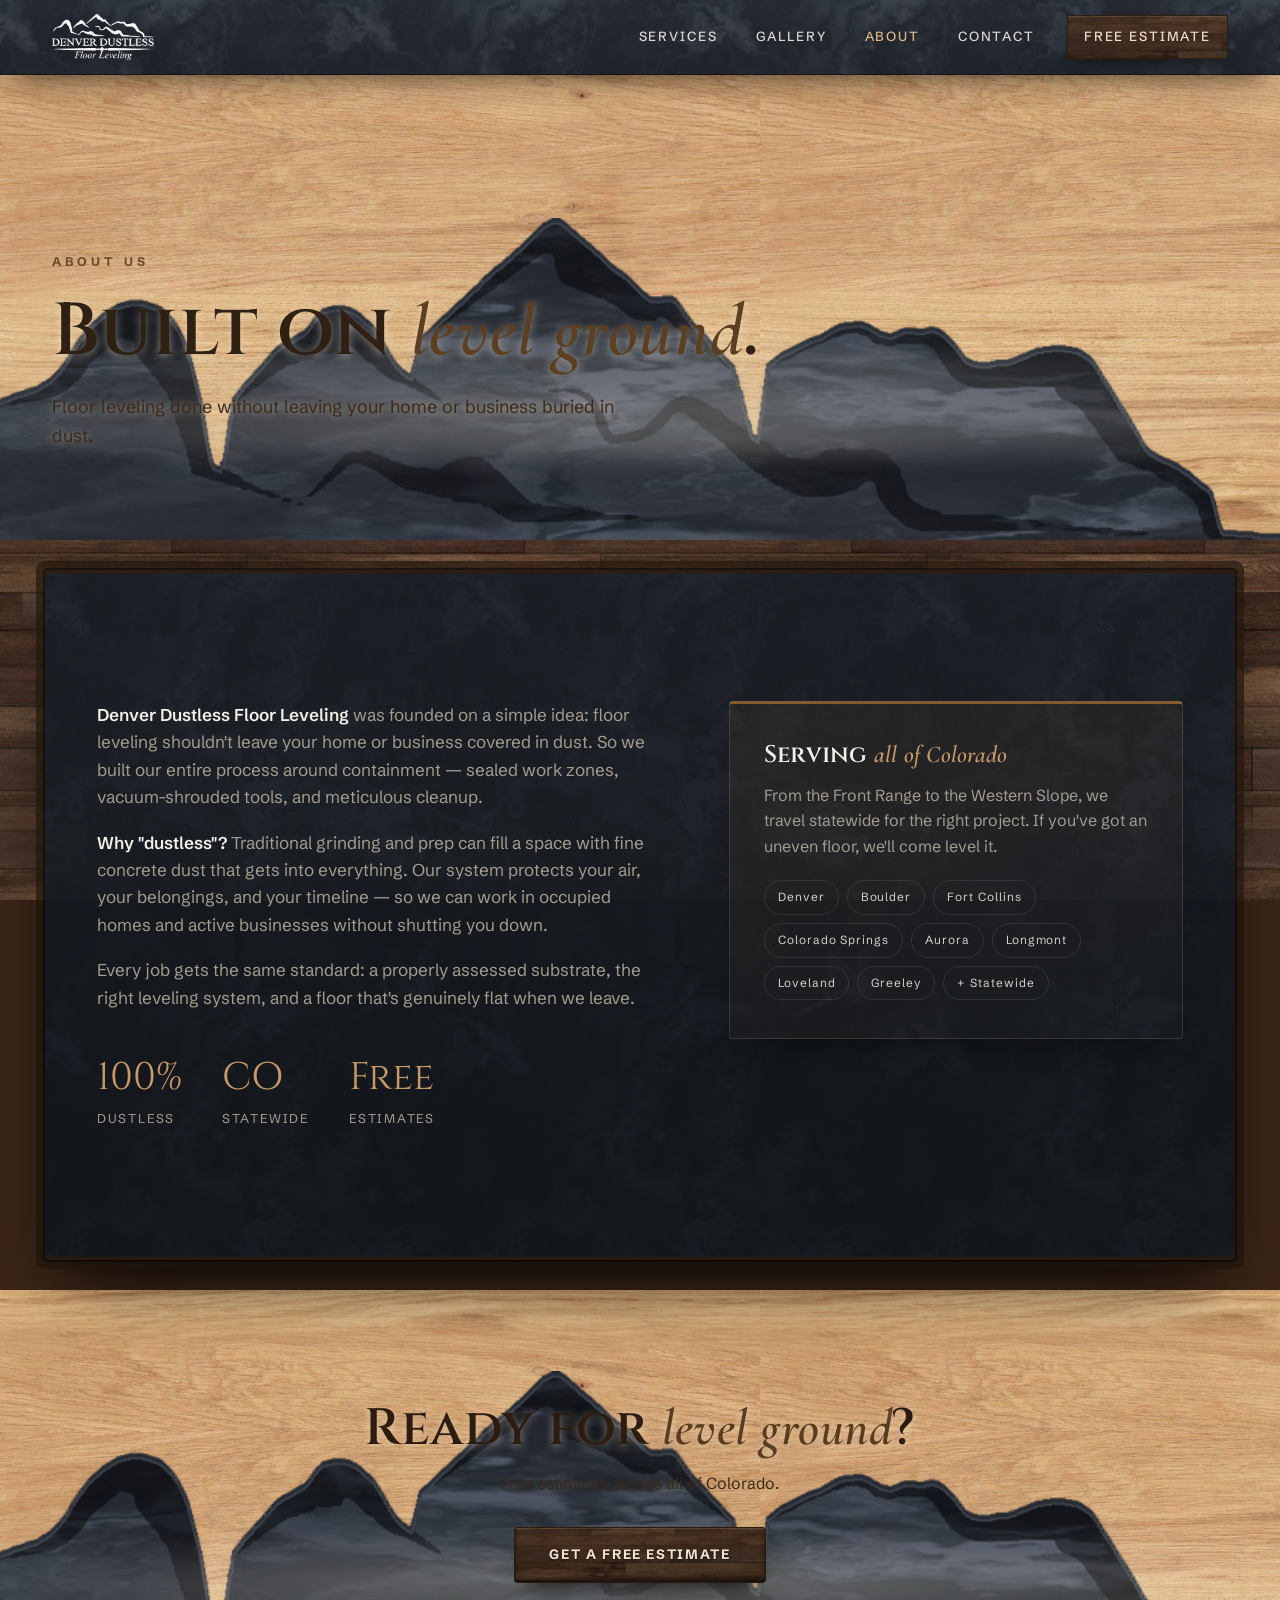
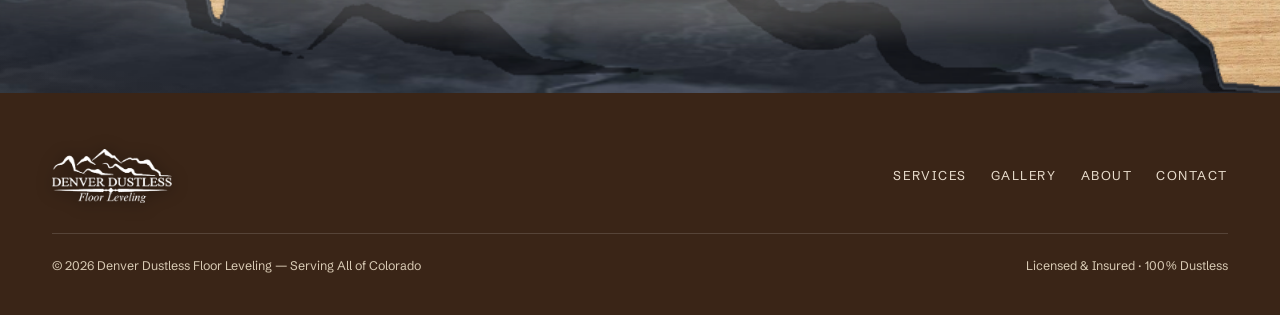
==== commit 7e595477: "Add files via upload" ====
--- a/about.html
+++ b/about.html
@@ -6,19 +6,20 @@
   --slate:#1a1f24;--slate-2:#20262c;--stone:#363c44;--stone-2:#2a2f36;
   --snow:#f5f2ec;--concrete:#a39c90;--concrete-dim:#746f65;
   --gold:#d6a14a;--gold-deep:#b9863a;--pine:#3f4f3e;
-  --wood-1:#5a3d28;--wood-2:#6e4a30;--wood-3:#3f2a1b;
+  --wood-1:#5a3d28;--wood-2:#6e4a30;--wood-3:#3f2a1b;--wood-edge:#83592f;--wood-accent:#c79a6a;
   --line:rgba(245,242,236,.12);--maxw:1180px;
   --serif:'Cinzel',serif;--accent:'Cormorant Garamond',serif;--sans:'Schibsted Grotesk',-apple-system,sans-serif;
 }
 *{margin:0;padding:0;box-sizing:border-box}
 html{scroll-behavior:smooth}
-/* WOOD background sitewide (real texture) */
+/* DARK WOOD-FLOOR background sitewide (real floor photo) */
 body{font-family:var(--sans);color:var(--snow);line-height:1.6;overflow-x:hidden;-webkit-font-smoothing:antialiased;
-  background-color:#3f2a1b;
-  background-image:linear-gradient(rgba(28,18,10,.32),rgba(28,18,10,.46)),url("[data-uri]");
-  background-size:auto,620px;
-  background-attachment:fixed,fixed;}
-::selection{background:var(--gold);color:var(--slate)}
+  background-color:#3a2517;
+  background-image:linear-gradient(rgba(28,18,10,.30),rgba(20,12,6,.40)),url("[data-uri]");
+  background-size:auto,680px;
+  background-attachment:fixed;}
+body::before{content:none}
+::selection{background:var(--wood-edge);color:var(--snow)}
 a{color:inherit;text-decoration:none}
 img{max-width:100%;display:block}
 h1,h2,h3{font-family:var(--serif);font-weight:600;line-height:1.12;letter-spacing:.01em}
@@ -29,103 +30,103 @@
 nav{position:fixed;top:0;left:0;width:100%;z-index:200;display:flex;align-items:center;justify-content:space-between;
   padding:14px clamp(20px,5vw,52px);transition:padding .4s,box-shadow .4s;
   background-color:var(--stone);
-  background-image:linear-gradient(rgba(28,32,38,.55),rgba(20,24,29,.72)),url("[data-uri]");
-  background-size:auto,340px;
+  background-image:linear-gradient(rgba(32,37,43,.42),rgba(22,26,31,.58)),url("[data-uri]");
+  background-size:auto,360px;
   border-bottom:1px solid rgba(0,0,0,.6);box-shadow:0 12px 34px -16px rgba(0,0,0,.9)}
 nav.solid{padding:9px clamp(20px,5vw,52px);box-shadow:0 16px 38px -18px rgba(0,0,0,.95)}
 .nav-logo img{height:46px;width:auto;transition:height .4s;filter:drop-shadow(0 2px 8px rgba(0,0,0,.6))}
 nav.solid .nav-logo img{height:38px}
 .nav-links{display:flex;align-items:center;gap:6px}
 .nav-links a{font-size:.83rem;letter-spacing:.14em;text-transform:uppercase;font-weight:500;padding:10px 16px;border-radius:2px;color:var(--snow);opacity:.88;transition:opacity .25s,color .25s}
-.nav-links a:hover{opacity:1;color:var(--gold)}
-.nav-links a.active{color:var(--gold);opacity:1}
-.nav-cta{margin-left:10px;border:1px solid var(--gold);color:var(--gold)!important;opacity:1!important;transition:background .3s,color .3s!important}
-.nav-cta:hover{background:var(--gold);color:#272c33!important}
+.nav-links a:hover{opacity:1;color:#e0b888}
+.nav-links a.active{color:#e0b888;opacity:1}
+.nav-cta{margin-left:10px;border:1px solid #2a1a0e;color:#f0e2d0!important;opacity:1!important;
+  background-color:#3a2517;background-image:linear-gradient(rgba(36,22,11,.50),rgba(20,12,6,.62)),url("[data-uri]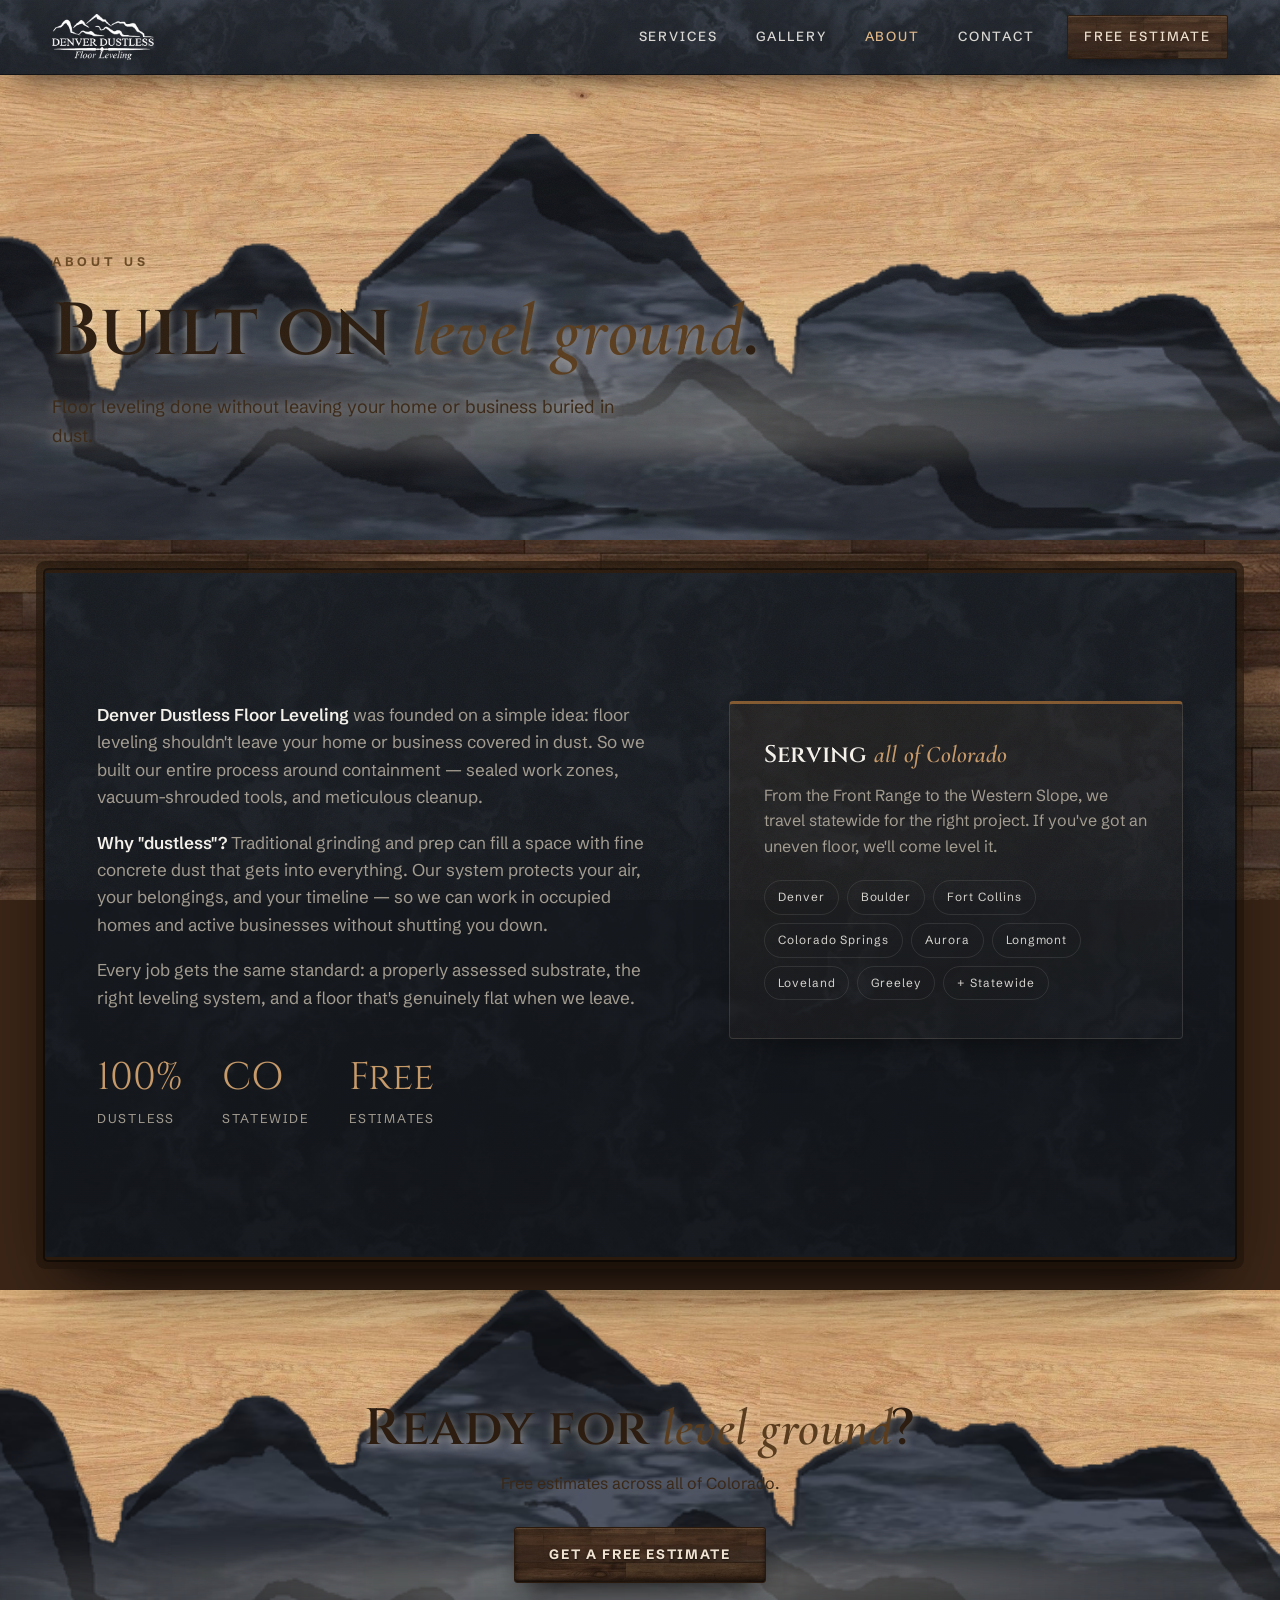
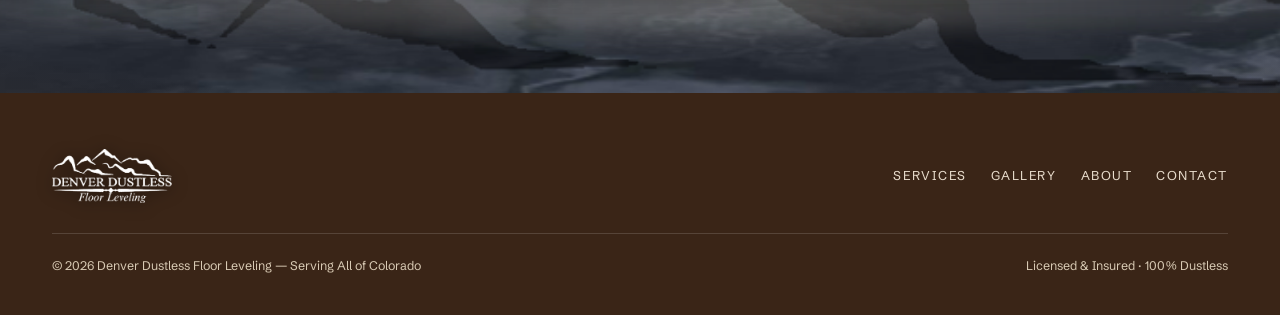
==== commit ca6dc170: "Add files via upload" ====
--- a/about.html
+++ b/about.html
@@ -67,8 +67,8 @@
 .scene .layers{position:absolute;inset:0;z-index:0;pointer-events:none}
 /* logo-shaped slate mountains (solid slate texture, no shadow, no fill) */
 .scene .logo-mtn{position:absolute;left:50%;transform:translateX(-50%);bottom:-1px;
-  width:min(1400px,128%);aspect-ratio:950/219;
-  background-image:url("[data-uri]");background-size:100% 100%;background-repeat:no-repeat;
+  width:138%;aspect-ratio:950/219;
+  background-image:url("[data-uri]